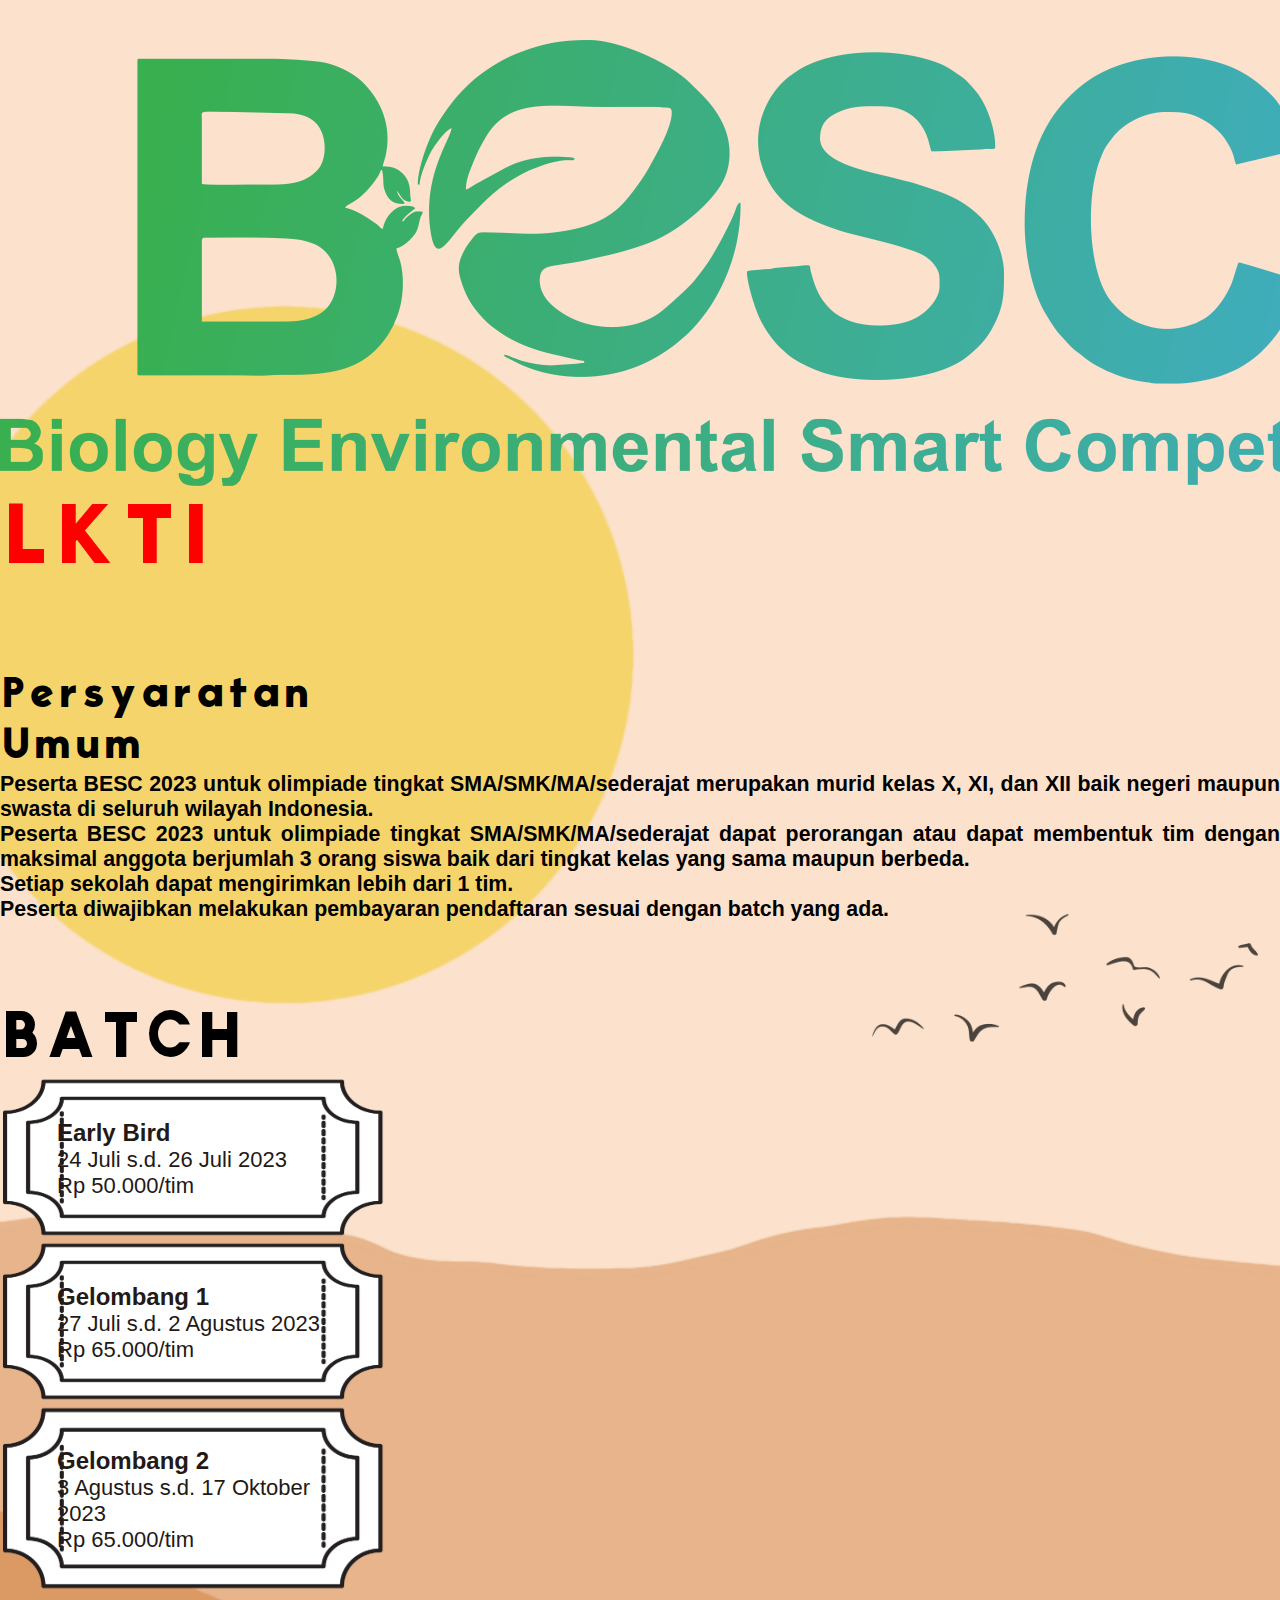
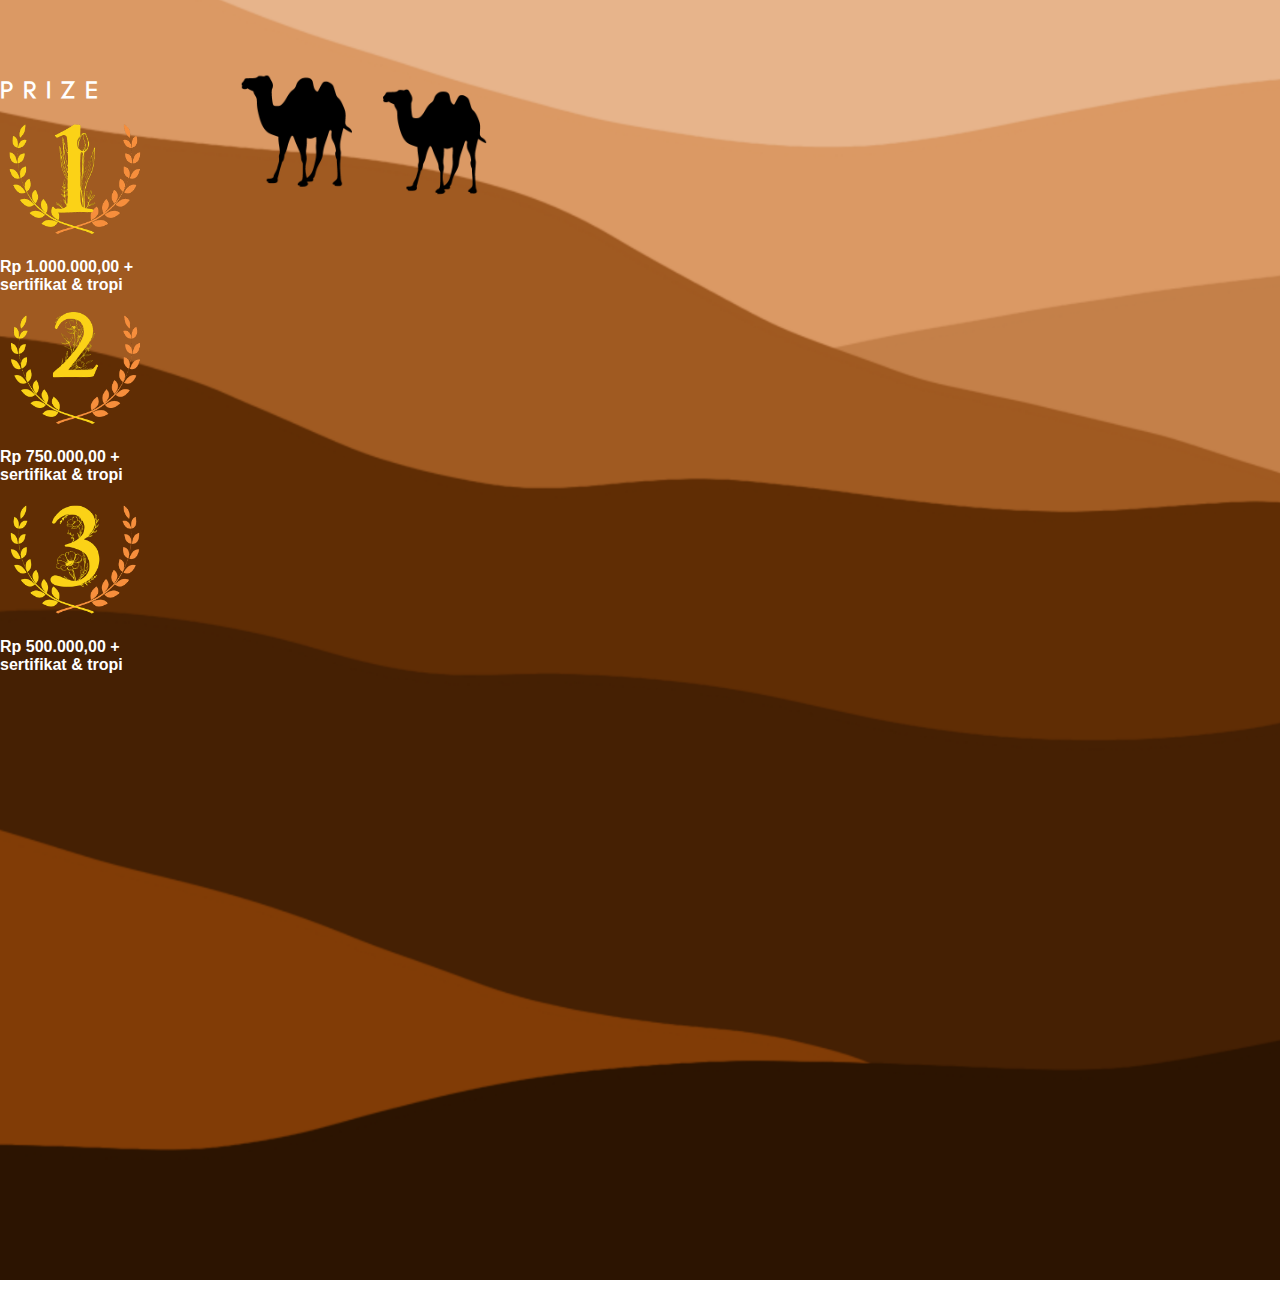
==== lkti.html @ aa455dce "update lkti page" ====
<!DOCTYPE html>
<html lang="en">
  <head>
    <meta charset="UTF-8" />
    <meta name="viewport" content="width=device-width, initial-scale=1.0" />
    <title>BESC 2023 - LKTI</title>
    <link
      rel="shortcut icon"
      href="./public/images/logo.ico"
      type="image/x-icon"
    />
    <meta name="description" content="" />
    <!-- Vendors CSS -->
    <link
      href="https://cdn.jsdelivr.net/npm/bootstrap@5.3.0/dist/css/bootstrap.min.css"
      rel="stylesheet"
      integrity="sha384-9ndCyUaIbzAi2FUVXJi0CjmCapSmO7SnpJef0486qhLnuZ2cdeRhO02iuK6FUUVM"
      crossorigin="anonymous"
    />
    <link
      rel="stylesheet"
      href="https://cdnjs.cloudflare.com/ajax/libs/animate.css/4.1.1/animate.min.css"
    />

    <!-- Styles Bootstrap CSS -->
    <link
      href="https://cdn.jsdelivr.net/npm/bootstrap@5.1.3/dist/css/bootstrap.min.css"
      rel="stylesheet"
      integrity="sha384-1BmE4kWBq78iYhFldvKuhfTAU6auU8tT94WrHftjDbrCEXSU1oBoqyl2QvZ6jIW3"
      crossorigin="anonymous"
    />
    <link rel="stylesheet" href="./public/styles.css" />
  </head>
  <body>
    <div id="lkti">
      <section id="head" class="pb-1">
        <div class="container">
          <div class="row justify-content-center">
            <div class="col-12 col-sm-6">
              <img
                class="img-fluid"
                src="./public/images/logo.png"
                alt="logo besc"
              />
            </div>
          </div>
          <div class="text-center mt-4">
            <h1 class="title-lkti">LKTI</h1>
          </div>
        </div>
      </section>

      <section id="requirements" class="pt-1">
        <div class="container">
          <div class="row justify-content-center">
            <div class="col-12 col-sm-10">
              <div class="text-center mb-4">
                <h1>Persyaratan<br />Umum</h1>
              </div>
              <ol>
                <li>
                  Peserta BESC 2023 untuk olimpiade tingkat SMA/SMK/MA/sederajat
                  merupakan murid kelas X, XI, dan XII baik negeri maupun
                  swasta di seluruh wilayah Indonesia.
                </li>
                <li>
                  Peserta BESC 2023 untuk olimpiade tingkat SMA/SMK/MA/sederajat
                  dapat perorangan atau dapat membentuk tim dengan maksimal
                  anggota berjumlah 3 orang siswa baik dari tingkat kelas yang
                  sama maupun berbeda.
                </li>
                <li>Setiap sekolah dapat mengirimkan lebih dari 1 tim.</li>
                <li>
                  Peserta diwajibkan melakukan pembayaran pendaftaran sesuai dengan batch yang ada.
                </li>
              </ol>
            </div>
          </div>
        </div>
      </section>

      <section>
        <div class="container">
          <div class="row justify-content-center">
            <div class="text-center mb-4">
              <h1>BATCH</h1>
            </div>
            <div class="d-flex justify-content-center">
              <div class="col-12 ornamen me-2">
                <div class="col-12 batch text-center ">
                  <p class="batch-title">Early Bird</p>
                  <p class="batch-body">24 Juli s.d. 26 Juli 2023 <br> Rp 50.000/tim</p>
                </div>
              </div>
              <div class="col-12 ornamen ms-2">
                <div class="col-12 batch text-center ">
                  <p class="batch-title">Gelombang 1</p>
                  <p class="batch-body">27 Juli s.d. 2 Agustus 2023 <br> Rp 65.000/tim</p>
                </div>
              </div>
            </div>
            <div class="col-12 ornamen ms-2">
              <div class="col-12 batch text-center ">
                <p class="batch-title">Gelombang 2</p>
                <p class="batch-body">3 Agustus s.d. 17 Oktober 2023 <br> Rp 65.000/tim</p>
              </div>
            </div>
          </div>
        </div>
      </section>

      <section>
        <div class="container">
          <div class="row justify-content-center">
            <div class="col-12 text-center">
              <div class="prize-title">
                <h2 class="body-color">PRIZE</h2>
              </div>
            </div>
            <div class="col-12 text-center">
              <div class="prize-item">
                <img src="./public/images/juara-1.png" alt="trophy" />
                <p class="prize body-color">Rp 1.000.000,00 +<br />sertifikat & tropi</p>
              </div>
            </div>
            <div class="col-6 text-center">
              <div class="prize-item">
                <img src="./public/images/juara-2.png" alt="trophy" />
                <p class="prize body-color">Rp 750.000,00 +<br />sertifikat & tropi</p>
              </div>
            </div>
            <div class="col-6 text-center">
              <div class="prize-item">
                <img src="./public/images/juara-3.png" alt="trophy" />
                <p class="prize body-color">Rp 500.000,00 +<br />sertifikat & tropi</p>
              </div>
            </div>
          </div>
        </div>
      </section>

      <footer id="contacts">
        <div class="container">
          <div class="row justify-content-center">
            <!-- <a href="https://wa.me/087751638017" target="_blank" class="cp">
              SMA: Fahrul [087751638017]
            </a> -->
          </div>
        </div>
      </footer>
    </div>

    <!-- Vendors JavaScript -->
    <script
      src="https://cdn.jsdelivr.net/npm/bootstrap@5.3.0/dist/js/bootstrap.bundle.min.js"
      integrity="sha384-geWF76RCwLtnZ8qwWowPQNguL3RmwHVBC9FhGdlKrxdiJJigb/j/68SIy3Te4Bkz"
      crossorigin="anonymous"
    ></script>

    <!-- JavaScript -->
    <script src="./public/main.js"></script>
  </body>
</html>
---- public/styles.css ----
/*Fonts*/
@import url("https://fonts.googleapis.com/css2?family=Roboto:wght@300&display=swap");

@font-face {
  font-family: "head-font";
  src: url("./fonts/VICTORIABold.woff");
}

@font-face {
  font-family: "sub-head-font";
  src: url("./fonts/GlacialIndifference-Regular.otf");
}

@font-face {
  font-family: "body-font";
  src: url("./");
}

/*Colors*/
:root {
  --primary-color: #ffaa68;
}

/*Global*/
* {
  margin: 0;
  padding: 0;
  box-sizing: border-box;
}

body {
  height: 100%;
  margin: 0;
  font-family: "body-font", "sans-serif";
}

p {
  color: #231916;
}

h1 {
  font-family: "head-font", "sans-serif";
  font-size: 48pt;
}

h2 {
  font-family: "sub-head-font", "sans-serif";
}

section {
  padding: 2.5rem 0;
}

.divider {
  width: 50%;
  margin: auto;
  border-bottom: 3px solid #231916;
}

*::-webkit-scrollbar {
  height: 10px;
  width: 8px;
}
*::-webkit-scrollbar-track {
  width: 6px;
  background: #267236;
}
*::-webkit-scrollbar-thumb {
  background: #39af52;
  border-radius: 50px;
}

/*Preloader*/
#preloader {
  position: fixed;
  display: flex;
  justify-content: center;
  align-items: center;
  z-index: 1031;
  width: 100vw;
  height: 100vh;
  background-color: white;
  opacity: 1;
  transition: 0.8s;
  pointer-events: none;
}
.lds-ring {
  display: inline-block;
  position: relative;
  width: 80px;
  height: 80px;
}
.lds-ring div {
  box-sizing: border-box;
  display: block;
  position: absolute;
  width: 64px;
  height: 64px;
  margin: 8px;
  border: 8px solid var(--primary-color);
  border-radius: 50%;
  animation: lds-ring 1.2s cubic-bezier(0.5, 0, 0.5, 1) infinite;
  border-color: var(--primary-color) transparent transparent transparent;
}
.lds-ring div:nth-child(1) {
  animation-delay: -0.45s;
}
.lds-ring div:nth-child(2) {
  animation-delay: -0.3s;
}
.lds-ring div:nth-child(3) {
  animation-delay: -0.15s;
}
@keyframes lds-ring {
  0% {
    transform: rotate(0deg);
  }
  100% {
    transform: rotate(360deg);
  }
}

/*Overlay*/
.overlay {
  z-index: 1030;
  width: 100vw;
  height: 100vh;
  position: fixed;
  overflow: hidden;
  background-color: #ebfffe;
  transition: 0.8s;
}
.overlay::before {
  content: "";
  position: absolute;
  top: 0;
  bottom: 0;
  left: 0;
  width: 300px;
  height: 500px;
  margin: auto;
  background-image: url("./images/overlay-left.png");
  background-size: 100% 100%;
}
.overlay::after {
  content: "";
  position: absolute;
  top: 0;
  bottom: 0;
  right: 0;
  width: 300px;
  height: 500px;
  margin: auto;
  background-image: url("./images/overlay-right.png");
  background-size: 100% 100%;
}
.overlay-text {
  position: absolute;
  left: 0;
  right: 0;
  top: 10vh;
  max-width: 20vw;
  margin: auto;
}
.overlay-logo {
  position: absolute;
  left: 0;
  right: 0;
  top: 50vh;
  max-width: 15vw;
  margin: auto;
}
.overlay .btn {
  display: flex;
  flex-direction: column;
  align-items: center;
  width: fit-content;
  margin: auto;
  position: absolute;
  bottom: 10vh;
  left: 0;
  right: 0;
  cursor: pointer;
  z-index: 1031;
}

/* Main Page */
#main {
  max-height: 100vh;
  background-image: url("./images/main-bg.png");
  background-position: top center;
  background-size: 100% 100%;
  background-repeat: no-repeat;
  overflow-y: hidden;
}

#about h1 {
  font-family: "sans-serif";
}

.note {
  background-image: url("./images/note.png");
  background-size: 100% 100%;
  padding: 8rem 2rem 2rem 2rem;
}

.note {
  text-align: justify;
}

.ornamen {
  max-width: 30%;
  background-image: url("./images/ornamen\ hadiah\ lkti.png");
  background-size: 100% 100%;
  background-repeat: no-repeat;
  padding: 2rem 2rem;
  align-self: center;
}

.btn-smp {
  font-weight: 600;
  background-color: #24ef03;
  border-radius: 30px;
}
.btn-smp:hover {
  border: 1px solid #24ef03;
}

.btn-sma {
  font-weight: 600;
  background-color: #fa8336;
  border-radius: 30px;
}
.btn-sma:hover {
  border: 1px solid #fa8336;
}

.btn-sma-lkti {
  font-weight: 600;
  background-color: #3aaf5b;
  border-radius: 30px;
}
.btn-sma-lkti:hover {
  border: 1px solid #3aaf5b;
}

#timeline h1 {
  font-size: 48pt;
  transform: rotateZ(270deg);
}

#timeline ul {
  list-style: none;
}

#timeline ul > li {
  position: relative;
  margin-bottom: 24px;
}

#timeline ul > li::before {
  content: "";
  position: absolute;
  width: 16px;
  height: 16px;
  left: -2rem;
  top: 0;
  bottom: 0;
  margin: auto;
  border-radius: 100%;
  background-color: #1a592c;
}

#timeline ul > li::after {
  content: "";
  position: absolute;
  width: 4px;
  height: calc(100% + 24px);
  left: calc(-2rem + 6px);
  bottom: calc(-50% - 24px);
  margin: auto;
  background-color: #1a592c;
}

#timeline ul > li:last-child::after {
  content: none;
}

#timeline ul > li > p {
  margin-bottom: 0;
}

#timeline ul > li > p:nth-child(1) {
  font-weight: 600;
  font-size: 24pt;
}

#timeline ul > li > p:nth-child(2) {
  font-size: 16pt;
  font-family: "sub-head-font", "sans-serif";
  text-transform: uppercase;
}

#region {
  margin-bottom: 4rem;
}

#region h2 {
  letter-spacing: 4px;
}

#region p {
  font-family: "";
  font-weight: 600;
  font-size: 16pt;
  margin-top: 1rem;
}

#contact {
  margin-top: 16rem;
  padding-bottom: 4rem;
}

#contacts {
  margin-top: 16rem;
  padding-bottom: 20rem;
}

#contact .sosmed a {
  display: flex;
  font-size: 16pt;
  font-weight: 600;
  text-decoration: none;
  color: #231916;
  font-family: "arial", "sans-serif";
  margin-bottom: 8px;
}

#contact .sosmed a:hover {
  color: #fa8336;
}

#contact .sosmed a img {
  max-width: 32px;
  margin-right: 1rem;
}

.media h1 {
  font-size: 32pt;
}

.media a {
  display: flex;
  flex-direction: column;
  justify-content: center;
  align-items: center;
  text-align: center;
  font-weight: 600;
  color: #231916;
  font-size: 16pt;
  text-decoration: none;
}

.media a .image {
  min-height: 80px;
}

.media a img {
  display: block;
  width: 80px;
  margin: auto;
}

/*Prize*/
.prize {
  font-family: "arial", "sans-serif";
}

.prize-item {
  font-weight: 600;
}

.prize-item img {
  max-width: 150px;
}

.prize-title h2 {
  letter-spacing: 10px;
  font-weight: bolder;
}

/*Batch*/
.batch {
 padding: 10px 25px 10px;
}

.batch-title {
  font-family: "arial", "sans-serif";
  font-size: 24px;
  font-weight: bold;
}

.batch-body {
  font-family: "arial", "sans-serif";
  font-size: 22px;
  margin: 0;
}


/*Common Style Sub Page*/
#head h1 {
  font-size: 64pt;
}
#sma footer,
#smp footer {
  padding-top: 100vh;
}
#requirements h1 {
  font-size: 32pt;
}
#requirements ol > li {
  font-size: 16pt;
  font-weight: bold;
  font-family: "arial", sans-serif;
  text-align: justify;
}

.btn-download {
  position: relative;
  padding: 0;
  padding-left: 4rem;
  font-size: 24pt;
  background-color: #fcf4d7;
  border-radius: 40px;
  border: 4px solid #7f664f;
  box-shadow: 4px 4px 0 #7f664f;
  transition: 0.5s;
}
.btn-download:hover {
  color: white;
  background-color: #7f664f;
  transform: translateX(4px);
  transform: translateY(4px);
  box-shadow: unset;
}
.btn-download .right-icon {
  display: inline-block;
  padding: 4px 16px;
  margin-left: 2rem;
  background-color: #ccd5ae;
  border-top-right-radius: 30px;
  border-bottom-right-radius: 30px;
}

.btn-download .right-icon img {
  position: relative;
  width: 24px;
  bottom: 4px;
}

.cp {
  width: fit-content;
  font-size: 2em;
  font-weight: 600;
  font-family: "head-font";
  color: black;
  text-decoration: none;
  padding: 4px 4rem;
  border-radius: 30px;
  background-color: var(--primary-color);
}

.cp-sma {
  width: fit-content;
  font-size: 2em;
  font-family: "arial", "sans-serif";
  color: black;
  text-decoration: none;
  padding: 4px 2rem;
  border-radius: 30px;
  background-color: var(--primary-color);
}

.cp:hover {
  color: white;
}

/* SMA */
#sma {
  background-image: url("./images/sma-bg.png");
  background-size: 100%;
  background-repeat: no-repeat;
  background-position: top;
}
#head .title {
  color: #5d66b6;
}
.body-color {
  color: white;
}

/*SMP*/
#smp {
  background-image: url("./images/smp-bg.png");
  background-size: 100%;
  background-repeat: no-repeat;
  background-position: top;
}
#head h1 {
  color: #4e7d2d;
}

/*LKTI*/
#lkti {
  background-image: url("./images/lkti-bg.png");
  background-size: 100%;
  background-repeat: no-repeat;
  background-position: top;
}
#head h1 {
  color: red;
}
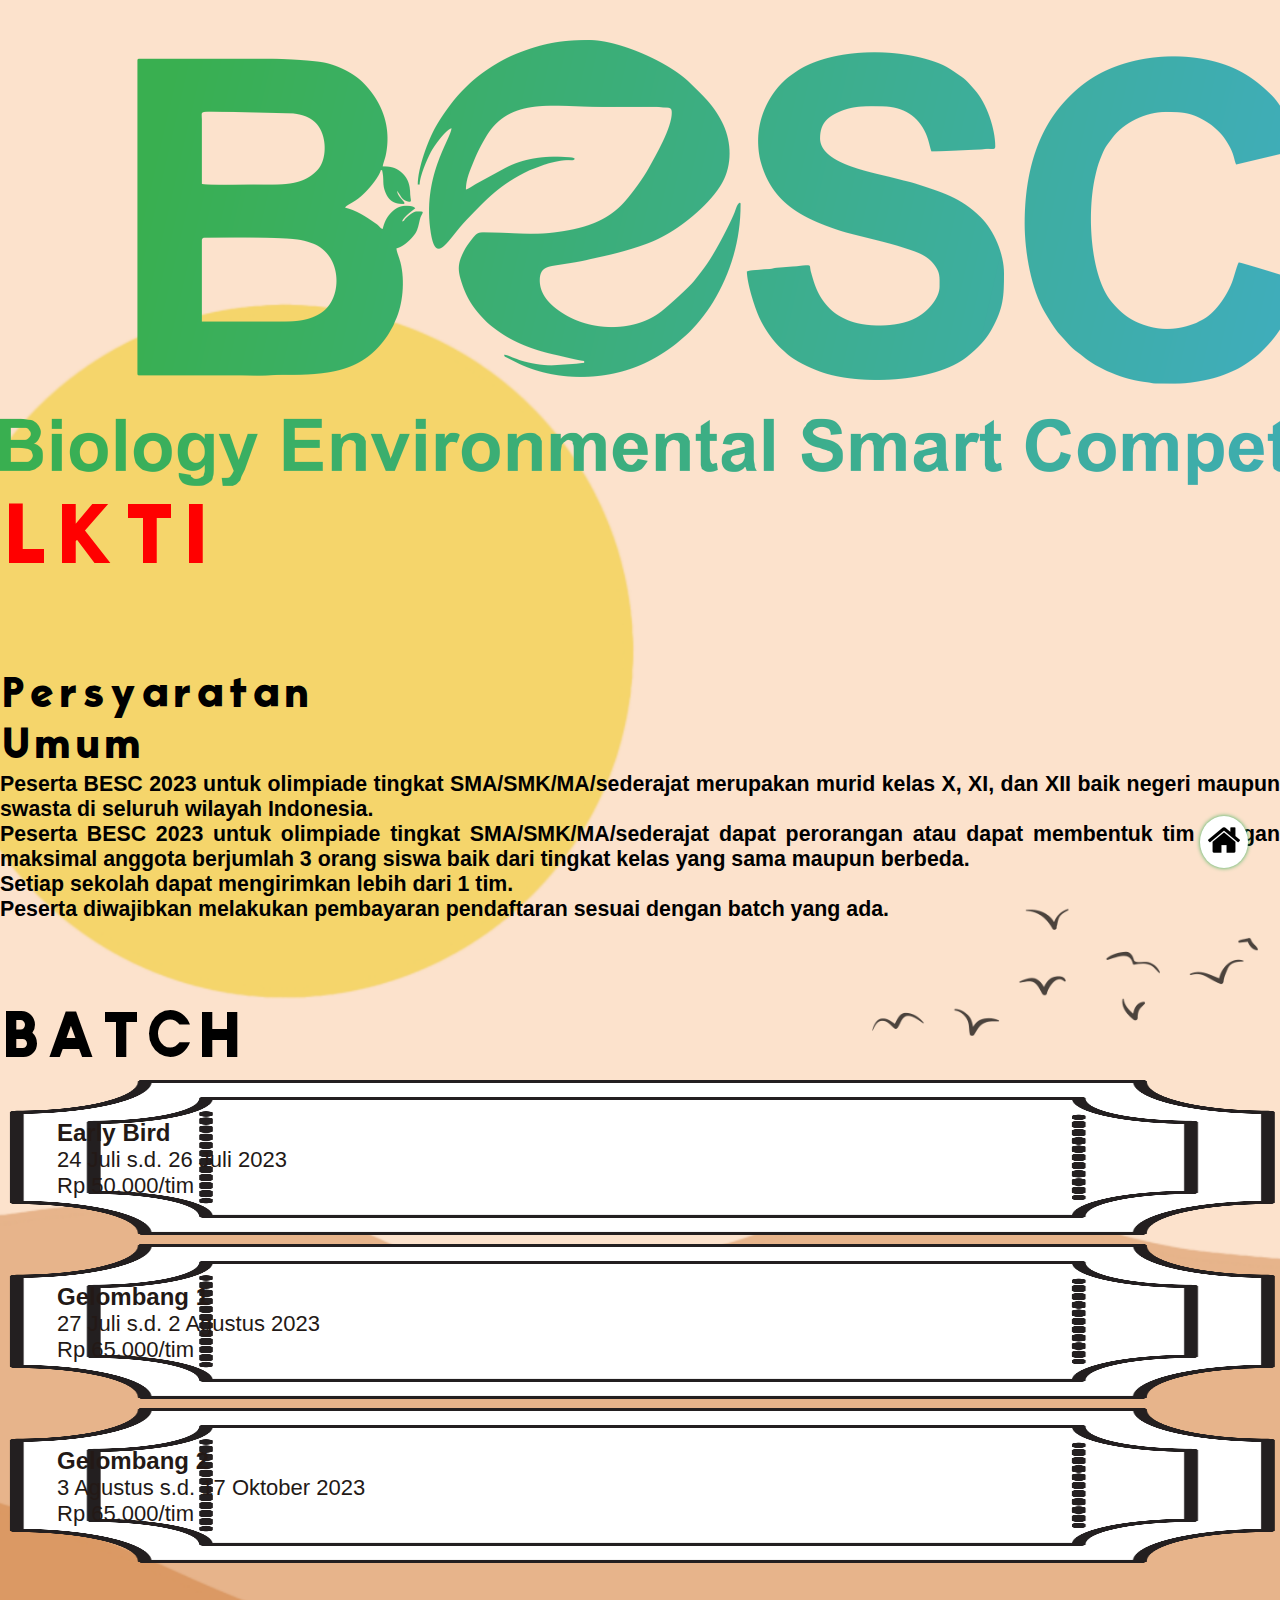
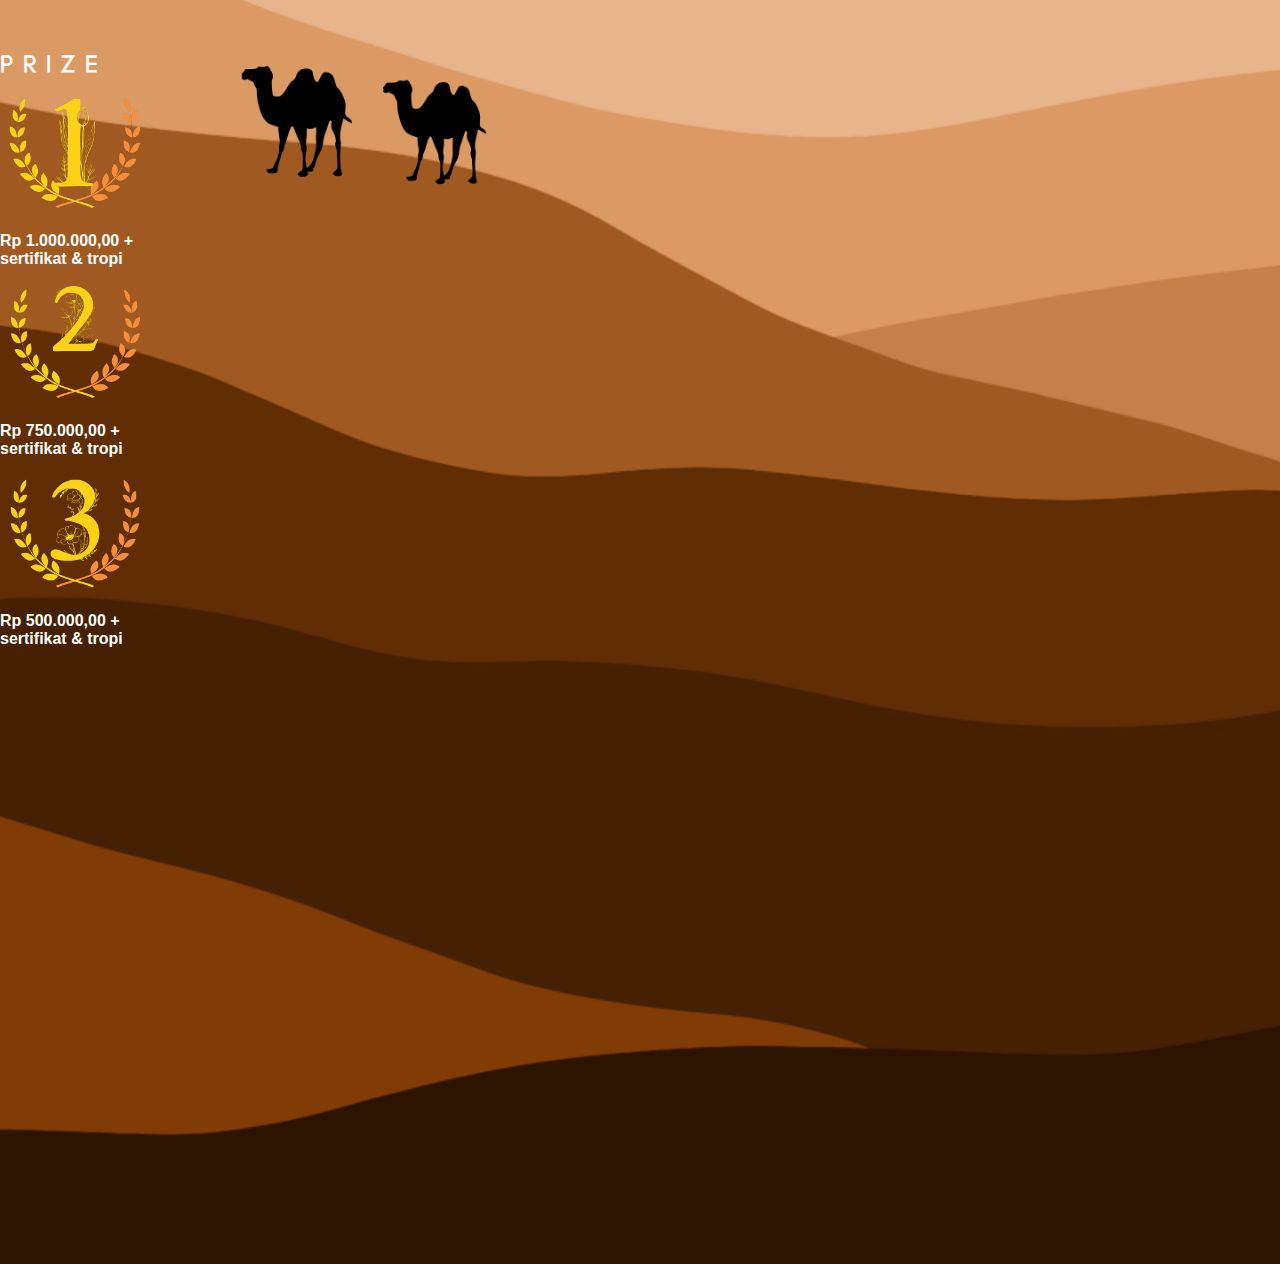
==== commit 2212e1ff: "update responsive" ====
--- a/lkti.html
+++ b/lkti.html
@@ -38,7 +38,7 @@
           <div class="row justify-content-center">
             <div class="col-12 col-sm-6">
               <img
-                class="img-fluid"
+                class="img-fluid animate__animated animate__fadeInDown"
                 src="./public/images/logo.png"
                 alt="logo besc"
               />
@@ -60,8 +60,8 @@
               <ol>
                 <li>
                   Peserta BESC 2023 untuk olimpiade tingkat SMA/SMK/MA/sederajat
-                  merupakan murid kelas X, XI, dan XII baik negeri maupun
-                  swasta di seluruh wilayah Indonesia.
+                  merupakan murid kelas X, XI, dan XII baik negeri maupun swasta
+                  di seluruh wilayah Indonesia.
                 </li>
                 <li>
                   Peserta BESC 2023 untuk olimpiade tingkat SMA/SMK/MA/sederajat
@@ -71,7 +71,8 @@
                 </li>
                 <li>Setiap sekolah dapat mengirimkan lebih dari 1 tim.</li>
                 <li>
-                  Peserta diwajibkan melakukan pembayaran pendaftaran sesuai dengan batch yang ada.
+                  Peserta diwajibkan melakukan pembayaran pendaftaran sesuai
+                  dengan batch yang ada.
                 </li>
               </ol>
             </div>
@@ -81,28 +82,41 @@
 
       <section>
         <div class="container">
+          <div class="text-center mb-4">
+            <h1>BATCH</h1>
+          </div>
           <div class="row justify-content-center">
-            <div class="text-center mb-4">
-              <h1>BATCH</h1>
-            </div>
-            <div class="d-flex justify-content-center">
-              <div class="col-12 ornamen me-2">
-                <div class="col-12 batch text-center ">
+            <div class="col-12 col-sm-6">
+              <div class="ornamen">
+                <div class="batch text-center">
                   <p class="batch-title">Early Bird</p>
-                  <p class="batch-body">24 Juli s.d. 26 Juli 2023 <br> Rp 50.000/tim</p>
-                </div>
-              </div>
-              <div class="col-12 ornamen ms-2">
-                <div class="col-12 batch text-center ">
-                  <p class="batch-title">Gelombang 1</p>
-                  <p class="batch-body">27 Juli s.d. 2 Agustus 2023 <br> Rp 65.000/tim</p>
+                  <p class="batch-body">
+                    24 Juli s.d. 26 Juli 2023 <br />
+                    Rp 50.000/tim
+                  </p>
                 </div>
               </div>
             </div>
-            <div class="col-12 ornamen ms-2">
-              <div class="col-12 batch text-center ">
-                <p class="batch-title">Gelombang 2</p>
-                <p class="batch-body">3 Agustus s.d. 17 Oktober 2023 <br> Rp 65.000/tim</p>
+            <div class="col-12 col-sm-6">
+              <div class="ornamen">
+                <div class="batch text-center">
+                  <p class="batch-title">Gelombang 1</p>
+                  <p class="batch-body">
+                    27 Juli s.d. 2 Agustus 2023 <br />
+                    Rp 65.000/tim
+                  </p>
+                </div>
+              </div>
+            </div>
+            <div class="col-12 col-sm-6">
+              <div class="ornamen">
+                <div class="batch text-center">
+                  <p class="batch-title">Gelombang 2</p>
+                  <p class="batch-body">
+                    3 Agustus s.d. 17 Oktober 2023 <br />
+                    Rp 65.000/tim
+                  </p>
+                </div>
               </div>
             </div>
           </div>
@@ -118,21 +132,33 @@
               </div>
             </div>
             <div class="col-12 text-center">
-              <div class="prize-item">
+              <div
+                class="prize-item animate__animated animate__delay-1s animate__fadeInUp"
+              >
                 <img src="./public/images/juara-1.png" alt="trophy" />
-                <p class="prize body-color">Rp 1.000.000,00 +<br />sertifikat & tropi</p>
+                <p class="prize body-color">
+                  Rp 1.000.000,00 +<br />sertifikat & tropi
+                </p>
               </div>
             </div>
             <div class="col-6 text-center">
-              <div class="prize-item">
+              <div
+                class="prize-item animate__animated animate__delay-1s animate__fadeInRight"
+              >
                 <img src="./public/images/juara-2.png" alt="trophy" />
-                <p class="prize body-color">Rp 750.000,00 +<br />sertifikat & tropi</p>
+                <p class="prize body-color">
+                  Rp 750.000,00 +<br />sertifikat & tropi
+                </p>
               </div>
             </div>
             <div class="col-6 text-center">
-              <div class="prize-item">
+              <div
+                class="prize-item animate__animated animate__delay-1s animate__fadeInLeft"
+              >
                 <img src="./public/images/juara-3.png" alt="trophy" />
-                <p class="prize body-color">Rp 500.000,00 +<br />sertifikat & tropi</p>
+                <p class="prize body-color">
+                  Rp 500.000,00 +<br />sertifikat & tropi
+                </p>
               </div>
             </div>
           </div>
@@ -150,6 +176,12 @@
       </footer>
     </div>
 
+    <div class="back-to-home">
+      <a href="./index.html">
+        <img src="./public/images/home.png" alt="Home icon" />
+      </a>
+    </div>
+
     <!-- Vendors JavaScript -->
     <script
       src="https://cdn.jsdelivr.net/npm/bootstrap@5.3.0/dist/js/bootstrap.bundle.min.js"
--- a/public/styles.css
+++ b/public/styles.css
@@ -137,7 +137,7 @@
   bottom: 0;
   left: 0;
   width: 300px;
-  height: 500px;
+  height: 600px;
   margin: auto;
   background-image: url("./images/overlay-left.png");
   background-size: 100% 100%;
@@ -149,7 +149,7 @@
   bottom: 0;
   right: 0;
   width: 300px;
-  height: 500px;
+  height: 600px;
   margin: auto;
   background-image: url("./images/overlay-right.png");
   background-size: 100% 100%;
@@ -166,8 +166,8 @@
   position: absolute;
   left: 0;
   right: 0;
-  top: 50vh;
-  max-width: 15vw;
+  top: 46vh;
+  max-width: 20vw;
   margin: auto;
 }
 .overlay .btn {
@@ -184,6 +184,20 @@
   z-index: 1031;
 }
 
+/* Back to Home */
+.back-to-home {
+  position: fixed;
+  right: 2rem;
+  bottom: 2rem;
+  background-color: white;
+  padding: 8px;
+  border-radius: 100%;
+  box-shadow: 0px 0px 4px #39af58;
+}
+.back-to-home img {
+  width: 32px;
+}
+
 /* Main Page */
 #main {
   max-height: 100vh;
@@ -209,7 +223,6 @@
 }
 
 .ornamen {
-  max-width: 30%;
   background-image: url("./images/ornamen\ hadiah\ lkti.png");
   background-size: 100% 100%;
   background-repeat: no-repeat;
@@ -341,7 +354,8 @@
 }
 
 #contact .sosmed a img {
-  max-width: 32px;
+  width: 40px;
+  height: 40px;
   margin-right: 1rem;
 }
 
@@ -372,12 +386,9 @@
 }
 
 /*Prize*/
-.prize {
+.prize-item {
+  font-weight: 600;
   font-family: "arial", "sans-serif";
-}
-
-.prize-item {
-  font-weight: 600;
 }
 
 .prize-item img {
@@ -391,7 +402,7 @@
 
 /*Batch*/
 .batch {
- padding: 10px 25px 10px;
+  padding: 10px 25px 10px;
 }
 
 .batch-title {
@@ -405,7 +416,6 @@
   font-size: 22px;
   margin: 0;
 }
-
 
 /*Common Style Sub Page*/
 #head h1 {
@@ -450,6 +460,7 @@
   background-color: #ccd5ae;
   border-top-right-radius: 30px;
   border-bottom-right-radius: 30px;
+  float: right;
 }
 
 .btn-download .right-icon img {
@@ -470,17 +481,6 @@
   background-color: var(--primary-color);
 }
 
-.cp-sma {
-  width: fit-content;
-  font-size: 2em;
-  font-family: "arial", "sans-serif";
-  color: black;
-  text-decoration: none;
-  padding: 4px 2rem;
-  border-radius: 30px;
-  background-color: var(--primary-color);
-}
-
 .cp:hover {
   color: white;
 }
@@ -488,11 +488,11 @@
 /* SMA */
 #sma {
   background-image: url("./images/sma-bg.png");
-  background-size: 100%;
+  background-size: 100% 100%;
   background-repeat: no-repeat;
   background-position: top;
 }
-#head .title {
+#sma #head .title {
   color: #5d66b6;
 }
 .body-color {
@@ -502,21 +502,91 @@
 /*SMP*/
 #smp {
   background-image: url("./images/smp-bg.png");
-  background-size: 100%;
+  background-size: 100% 100%;
   background-repeat: no-repeat;
   background-position: top;
 }
-#head h1 {
+#smp #head h1 {
   color: #4e7d2d;
 }
 
 /*LKTI*/
 #lkti {
   background-image: url("./images/lkti-bg.png");
-  background-size: 100%;
+  background-size: 100% 100%;
   background-repeat: no-repeat;
   background-position: top;
 }
-#head h1 {
+#lkti #head h1 {
   color: red;
 }
+
+@media (max-width: 450px) {
+  h1 {
+    font-size: 24pt;
+  }
+
+  .back-to-home {
+    top: 1rem;
+    right: 1rem;
+    bottom: unset;
+  }
+
+  .overlay-text {
+    top: 10vh;
+    max-width: 55vw;
+  }
+  .overlay-logo {
+    top: 35vh;
+    max-width: 48vw;
+  }
+  .overlay .btn {
+    bottom: 5vh;
+  }
+
+  .overlay::before {
+    top: unset;
+    bottom: 10vh;
+    width: 150px;
+    height: 300px;
+  }
+  .overlay::after {
+    top: unset;
+    bottom: 10vh;
+    width: 150px;
+    height: 300px;
+  }
+
+  #lkti,
+  #sma,
+  #smp,
+  #main {
+    background-size: cover;
+    background-position: -40vw;
+  }
+
+  #contact .sosmed a {
+    font-size: 12pt;
+  }
+
+  #contact .sosmed a img {
+    width: 32px;
+    height: 32px;
+    margin-right: 1rem;
+  }
+
+  .btn-download {
+    width: 100%;
+    margin-top: 1rem;
+  }
+
+  #smp footer,
+  #sma footer {
+    padding-top: 50vh;
+  }
+
+  .cp {
+    font-size: 12pt;
+    padding: 4px 1rem;
+  }
+}
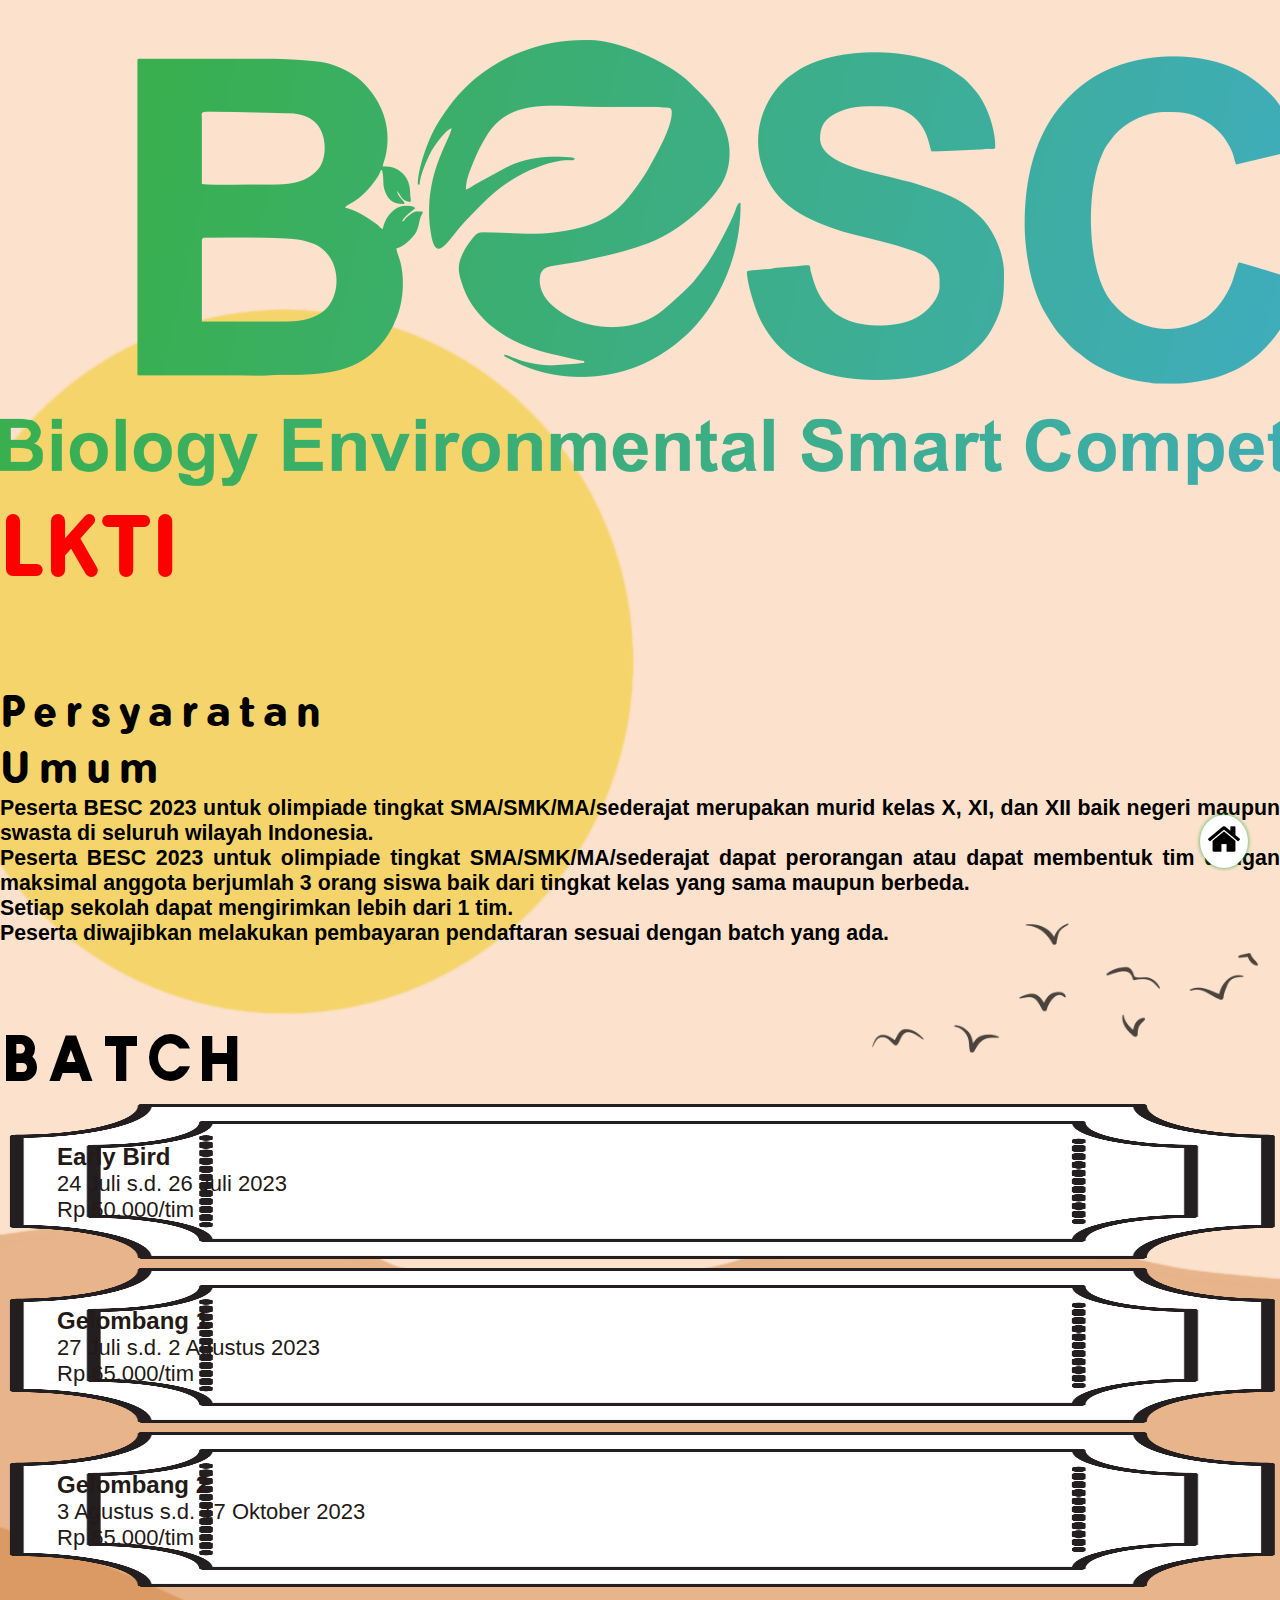
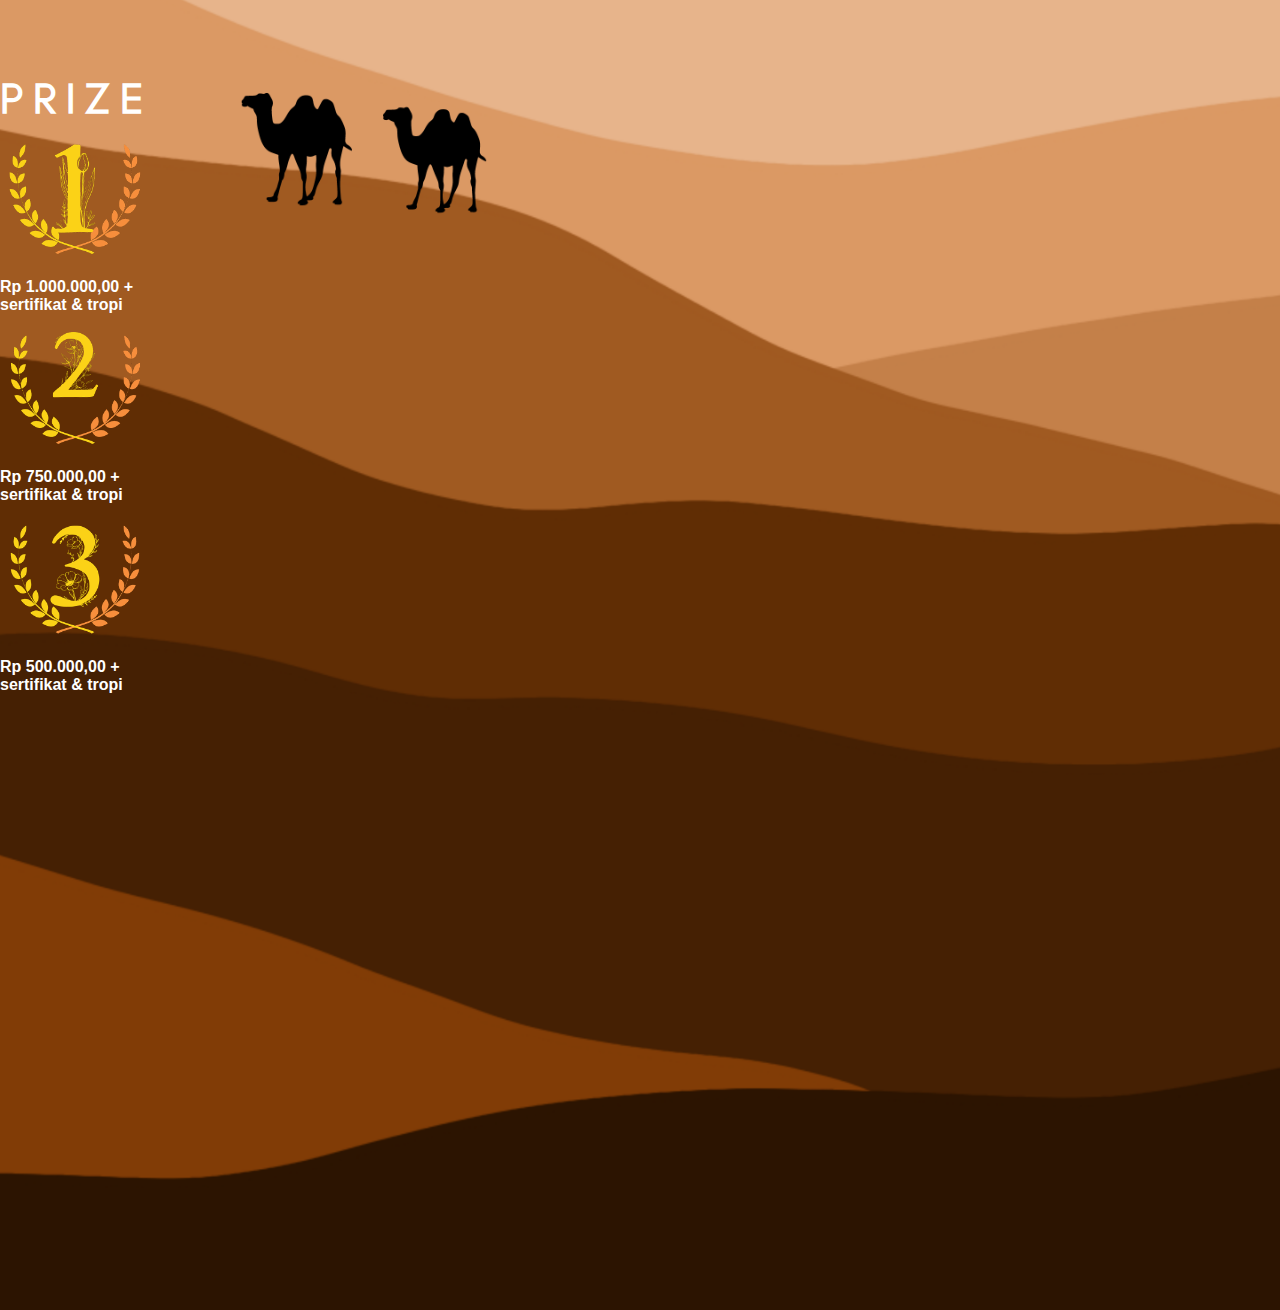
==== commit efd5b64b: "add new font flamante" ====
--- a/lkti.html
+++ b/lkti.html
@@ -125,12 +125,10 @@
 
       <section>
         <div class="container">
+          <div class="prize-title text-center mb-4">
+            <h2 class="body-color">PRIZE</h2>
+          </div>
           <div class="row justify-content-center">
-            <div class="col-12 text-center">
-              <div class="prize-title">
-                <h2 class="body-color">PRIZE</h2>
-              </div>
-            </div>
             <div class="col-12 text-center">
               <div
                 class="prize-item animate__animated animate__delay-1s animate__fadeInUp"
--- a/public/styles.css
+++ b/public/styles.css
@@ -12,8 +12,13 @@
 }
 
 @font-face {
+  font-family: "custom-head-font";
+  src: url("./fonts/Flamante-Round-Bold-FFP.woff");
+}
+
+@font-face {
   font-family: "body-font";
-  src: url("./");
+  src: url("./fonts/Aleo-Regular.woff");
 }
 
 /*Colors*/
@@ -398,6 +403,7 @@
 .prize-title h2 {
   letter-spacing: 10px;
   font-weight: bolder;
+  font-size: 32pt;
 }
 
 /*Batch*/
@@ -418,8 +424,11 @@
 }
 
 /*Common Style Sub Page*/
-#head h1 {
+#sma #head h1,
+#smp #head h1,
+#lkti #head h1 {
   font-size: 64pt;
+  font-family: "custom-head-font", sans-serif;
 }
 #sma footer,
 #smp footer {
@@ -427,6 +436,8 @@
 }
 #requirements h1 {
   font-size: 32pt;
+  font-family: "custom-head-font", sans-serif;
+  letter-spacing: 8px;
 }
 #requirements ol > li {
   font-size: 16pt;
@@ -510,6 +521,10 @@
   color: #4e7d2d;
 }
 
+#smp .prize-title h2 {
+  color: #231916;
+}
+
 /*LKTI*/
 #lkti {
   background-image: url("./images/lkti-bg.png");
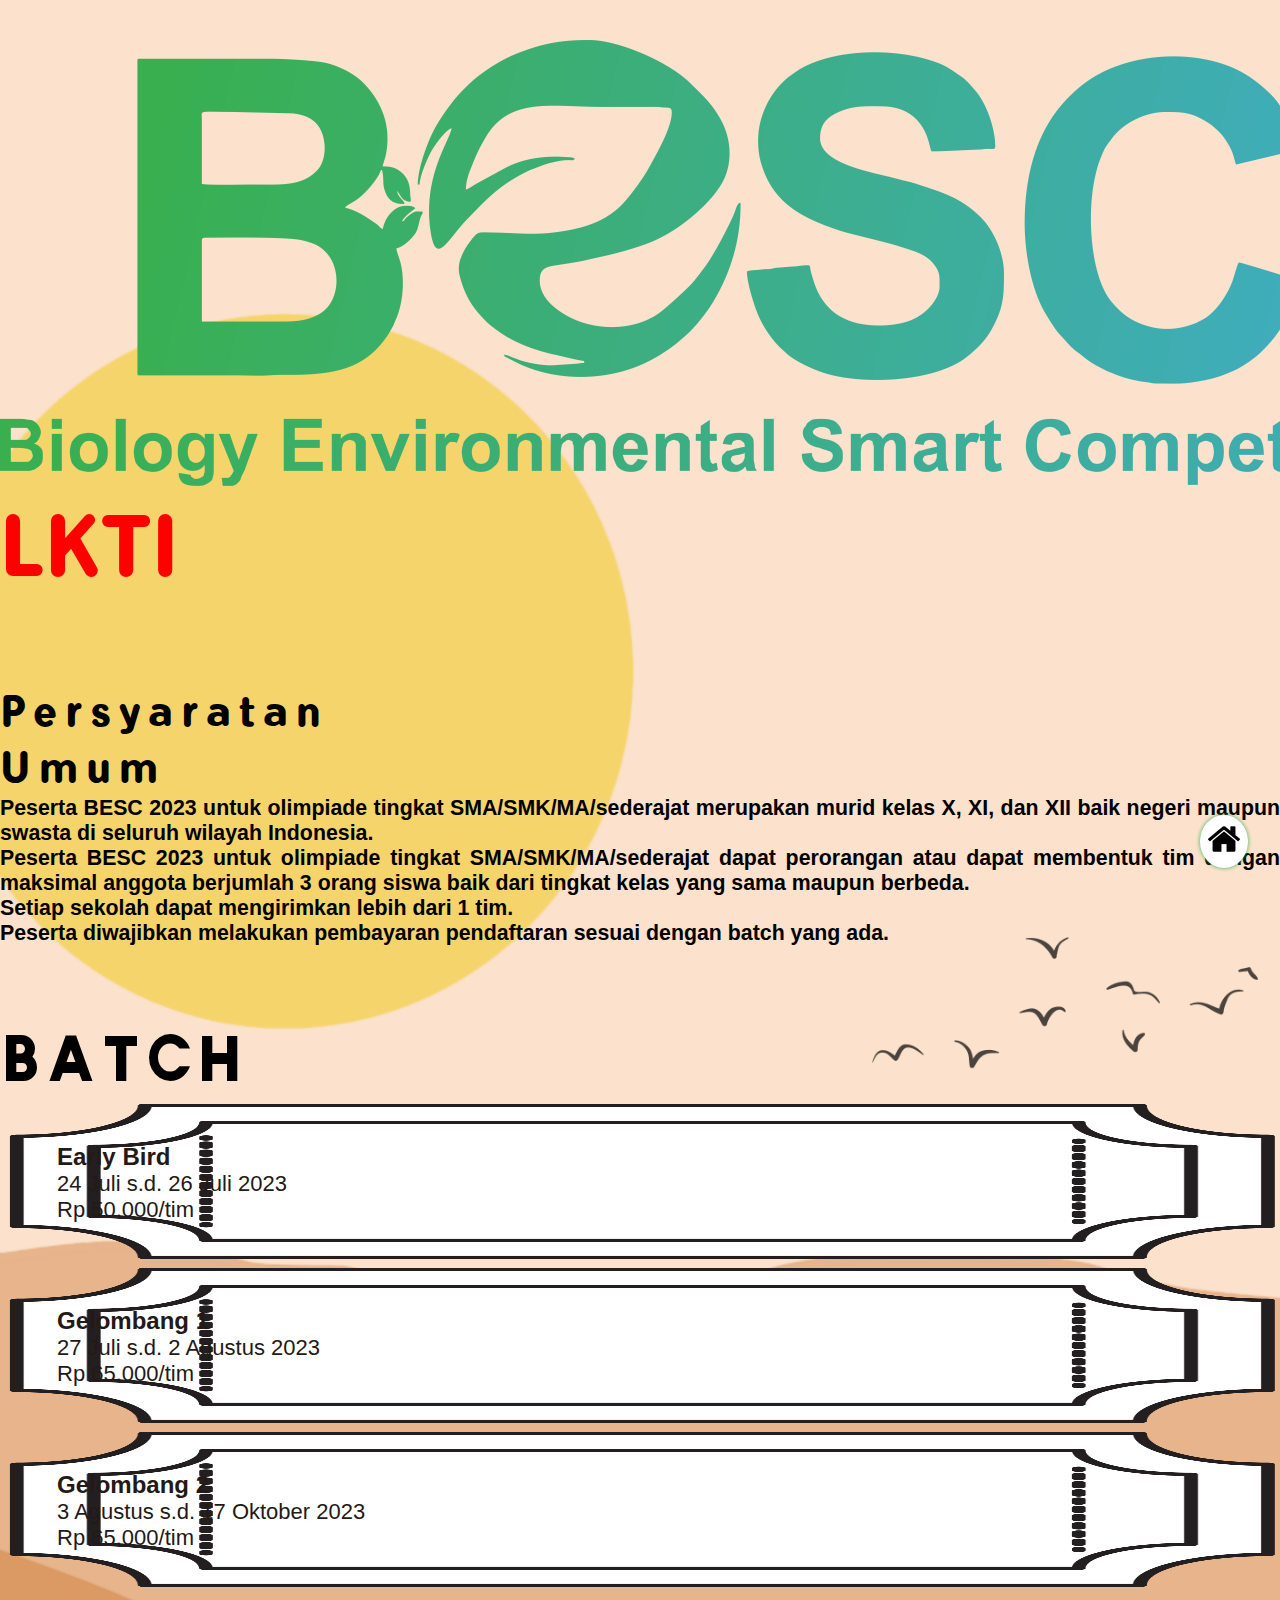
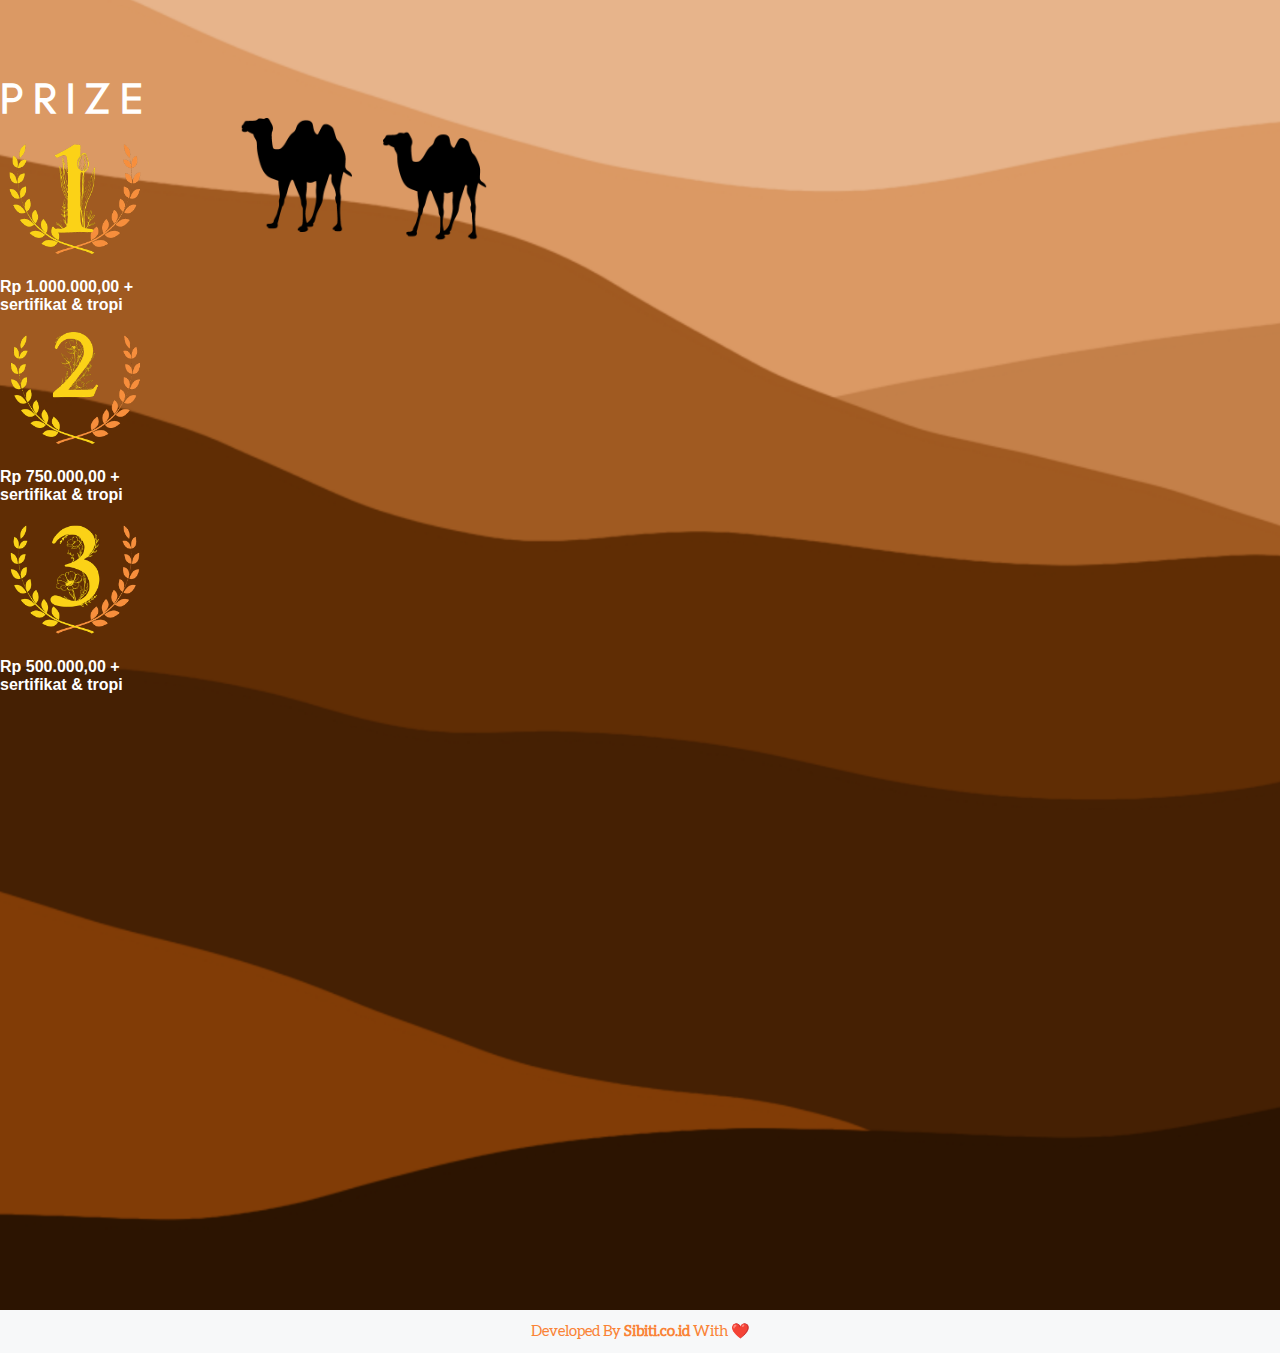
==== commit 1190868d: "add copyright" ====
--- a/lkti.html
+++ b/lkti.html
@@ -172,6 +172,14 @@
           </div>
         </div>
       </footer>
+
+      <div id="copyright">
+        <div class="container">
+          <div class="copyright">
+            Developed By <strong><span>Sibiti.co.id</span></strong> With ❤️
+          </div>
+        </div>
+      </div>
     </div>
 
     <div class="back-to-home">
--- a/public/styles.css
+++ b/public/styles.css
@@ -364,6 +364,14 @@
   margin-right: 1rem;
 }
 
+#copyright {
+  background-color: #f7f8f9;
+  color: #fa8336;
+  font-size: 15px;
+  text-align: center;
+  padding: 12px 0;
+}
+
 .media h1 {
   font-size: 32pt;
 }
